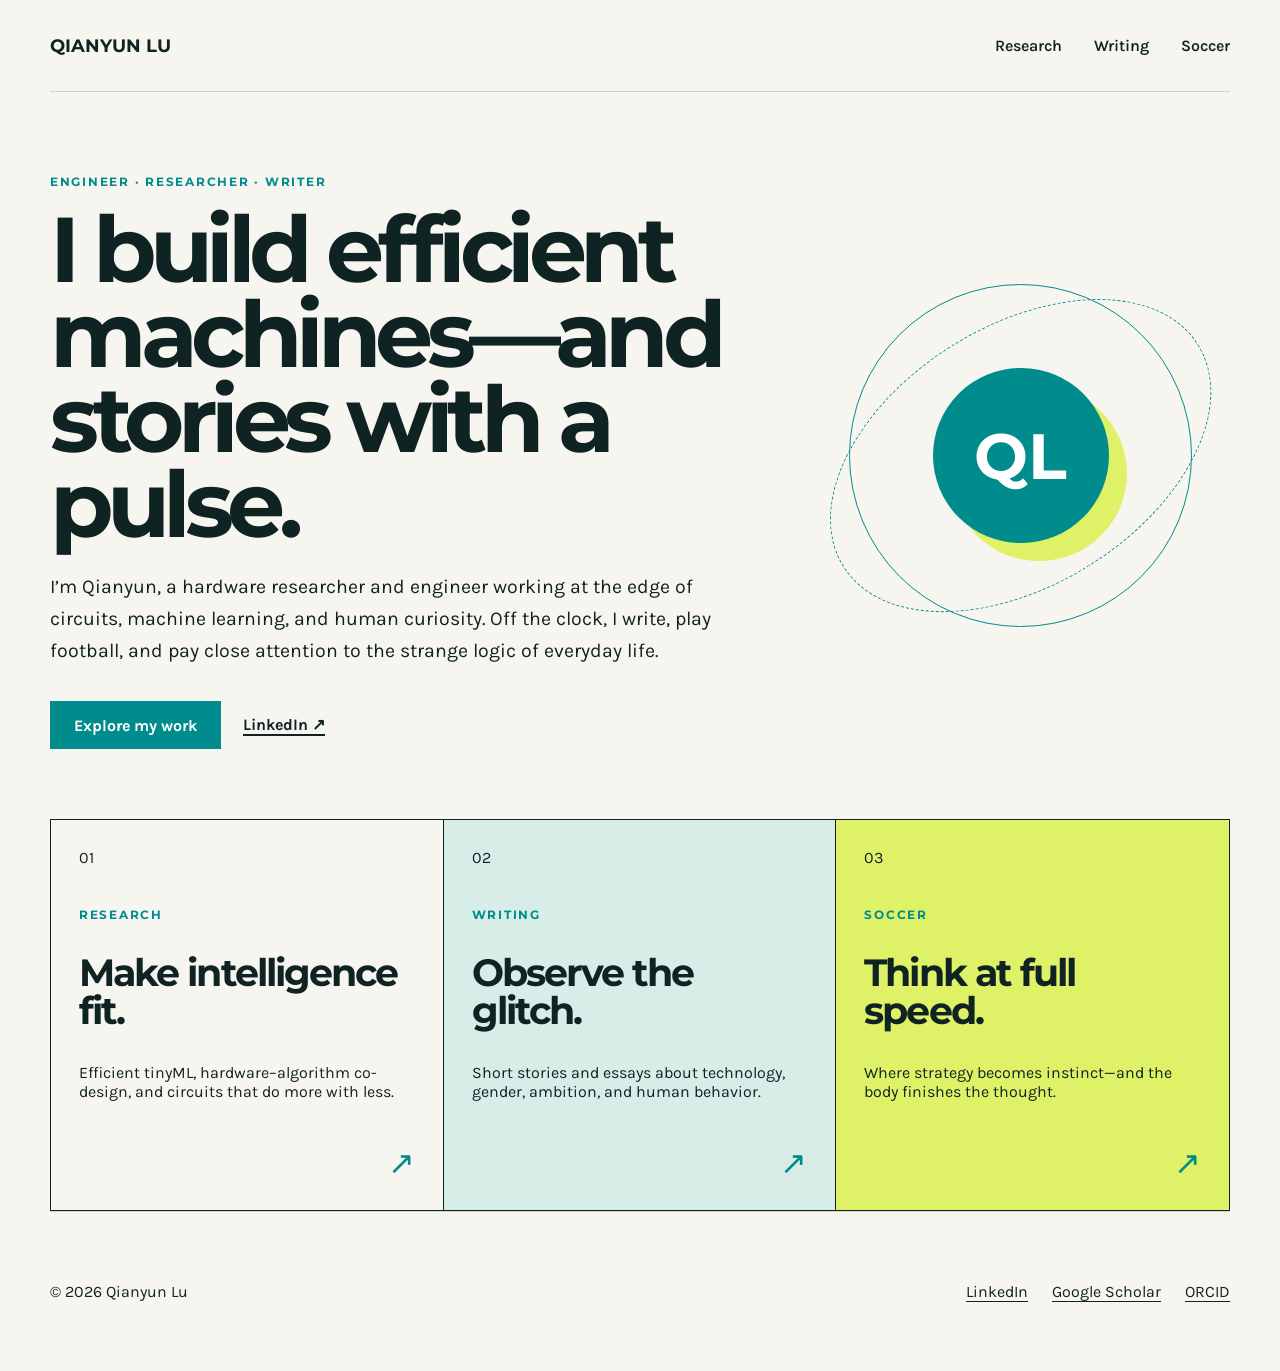
==== index.html @ 5458d091 "Add index.html for personal website" ====
<!doctype html><html lang="en"><head><meta charset="utf-8"><meta name="viewport" content="width=device-width,initial-scale=1"><meta name="theme-color" content="#008c8c"><title>Qianyun Lu — Engineer, Researcher & Writer</title><link rel="stylesheet" href="style.css"></head><body><header class="header shell"><a class="brand" href="index.html">Qianyun Lu</a><nav class="nav" aria-label="Primary"><a href="research.html">Research</a><a href="writing.html">Writing</a><a href="soccer.html">Soccer</a></nav></header><main><section class="hero shell"><div><p class="eyebrow">Engineer · Researcher · Writer</p><h1>I build efficient machines—and stories with a pulse.</h1><p class="lede">I’m Qianyun, a hardware researcher and engineer working at the edge of circuits, machine learning, and human curiosity. Off the clock, I write, play football, and pay close attention to the strange logic of everyday life.</p><div class="actions"><a class="button" href="research.html">Explore my work</a><a class="text" href="https://www.linkedin.com/in/savy-lu-20770816b/">LinkedIn ↗</a></div></div><div class="mark" aria-hidden="true"><span class="orbit"></span><span class="orbit alt"></span><span class="core">QL</span></div></section><section class="cards shell"><a class="card" href="research.html"><span>01</span><div><p class="eyebrow">Research</p><h2>Make intelligence fit.</h2><p>Efficient tinyML, hardware–algorithm co-design, and circuits that do more with less.</p></div><span class="arrow">↗</span></a><a class="card" href="writing.html"><span>02</span><div><p class="eyebrow">Writing</p><h2>Observe the glitch.</h2><p>Short stories and essays about technology, gender, ambition, and human behavior.</p></div><span class="arrow">↗</span></a><a class="card" href="soccer.html"><span>03</span><div><p class="eyebrow">Soccer</p><h2>Think at full speed.</h2><p>Where strategy becomes instinct—and the body finishes the thought.</p></div><span class="arrow">↗</span></a></section></main><footer class="footer shell"><span>© 2026 Qianyun Lu</span><div><a href="https://www.linkedin.com/in/savy-lu-20770816b/">LinkedIn</a><a href="https://scholar.google.com/citations?user=ae3Nc-AAAAAJ&hl=en">Google Scholar</a><a href="https://orcid.org/0000-0002-0466-5072">ORCID</a></div></footer></body></html>
---- style.css ----
@import url('https://fonts.googleapis.com/css2?family=Karla:wght@400;500;600;700&family=Montserrat:wght@500;600;700&display=swap');
:root{--green:#008c8c;--ink:#102323;--paper:#f7f5ef;--mint:#d8ece8;--lime:#dff267;--line:rgba(16,35,35,.17)}*{box-sizing:border-box}body{margin:0;background:var(--paper);color:var(--ink);font-family:Karla,sans-serif}a{color:inherit;text-decoration:none}.shell{width:min(1180px,calc(100% - 48px));margin:auto}.header{height:92px;display:flex;align-items:center;justify-content:space-between;border-bottom:1px solid var(--line)}.brand{font:700 1.15rem Montserrat,sans-serif;text-transform:uppercase}.nav{display:flex;gap:32px;font-weight:600}.hero{min-height:670px;display:grid;grid-template-columns:1.25fr .75fr;align-items:center;gap:64px;padding:70px 0}.eyebrow{color:var(--green);font:700 .78rem Montserrat,sans-serif;letter-spacing:.14em;text-transform:uppercase}h1{max-width:900px;margin:18px 0 24px;font:700 clamp(3.5rem,7.2vw,7rem)/.92 Montserrat,sans-serif;letter-spacing:-.07em}.lede{max-width:720px;font-size:1.22rem;line-height:1.65}.actions{display:flex;gap:22px;align-items:center;margin-top:34px}.button{display:inline-flex;min-height:48px;align-items:center;padding:0 24px;background:var(--green);color:white;font-weight:700}.text{font-weight:700;border-bottom:2px solid}.mark{position:relative;aspect-ratio:1;display:grid;place-items:center}.core{width:42%;aspect-ratio:1;display:grid;place-items:center;border-radius:50%;background:var(--green);color:white;font:700 4rem Montserrat,sans-serif;box-shadow:18px 18px 0 var(--lime)}.orbit{position:absolute;inset:9%;border:1px solid var(--green);border-radius:50%}.orbit.alt{inset:0 19%;transform:rotate(58deg);border-style:dashed}.cards{display:grid;grid-template-columns:repeat(3,1fr);border:1px solid}.card{min-height:390px;padding:28px;display:flex;flex-direction:column;justify-content:space-between;border-right:1px solid}.card:last-child{border:0}.card:nth-child(2){background:var(--mint)}.card:nth-child(3){background:var(--lime)}.card h2,.item h2{font:700 clamp(1.8rem,3vw,3rem)/1 Montserrat,sans-serif;letter-spacing:-.05em}.arrow{align-self:flex-end;color:var(--green);font-size:2rem}.subhero{padding:110px 0 90px;border-bottom:1px solid var(--line)}.grid3{display:grid;grid-template-columns:repeat(3,1fr);gap:18px;padding:80px 0}.item{min-height:320px;padding:26px;border:1px solid;display:flex;flex-direction:column}.item:nth-child(2){background:var(--mint)}.item:nth-child(3){background:var(--lime)}.item p{line-height:1.55}.item a{margin-top:auto;color:var(--green);font-weight:700}.gallery{display:grid;grid-template-columns:.72fr 1.28fr;gap:24px;padding:80px 0;align-items:end}.gallery img{display:block;width:100%;height:560px;object-fit:cover}.gallery figure:first-child img{height:440px}.gallery figure{margin:0}.gallery figcaption{padding:13px 0;font-weight:600}.manifesto{background:var(--green);color:white;padding:54px;margin-bottom:90px}.manifesto p{margin:4px 0;font:600 clamp(2rem,4.5vw,4.8rem)/1.1 Montserrat,sans-serif;letter-spacing:-.055em}.footer{min-height:160px;display:flex;align-items:center;justify-content:space-between;border-top:1px solid var(--line)}.footer div{display:flex;gap:24px}.footer a{text-decoration:underline;text-underline-offset:4px}@media(max-width:800px){.hero,.cards,.grid3,.gallery{grid-template-columns:1fr}.hero{min-height:auto}.mark{width:min(360px,85vw);justify-self:center}.card{border-right:0;border-bottom:1px solid}.gallery img,.gallery figure:first-child img{height:auto}}@media(max-width:520px){.shell{width:min(100% - 28px,1180px)}.header{height:auto;padding:24px 0;flex-direction:column;align-items:flex-start;gap:18px}.nav{width:100%;gap:12px;justify-content:space-between}h1{font-size:3.25rem}.footer{padding:40px 0;align-items:flex-start;flex-direction:column;gap:25px}.footer div{flex-wrap:wrap}}
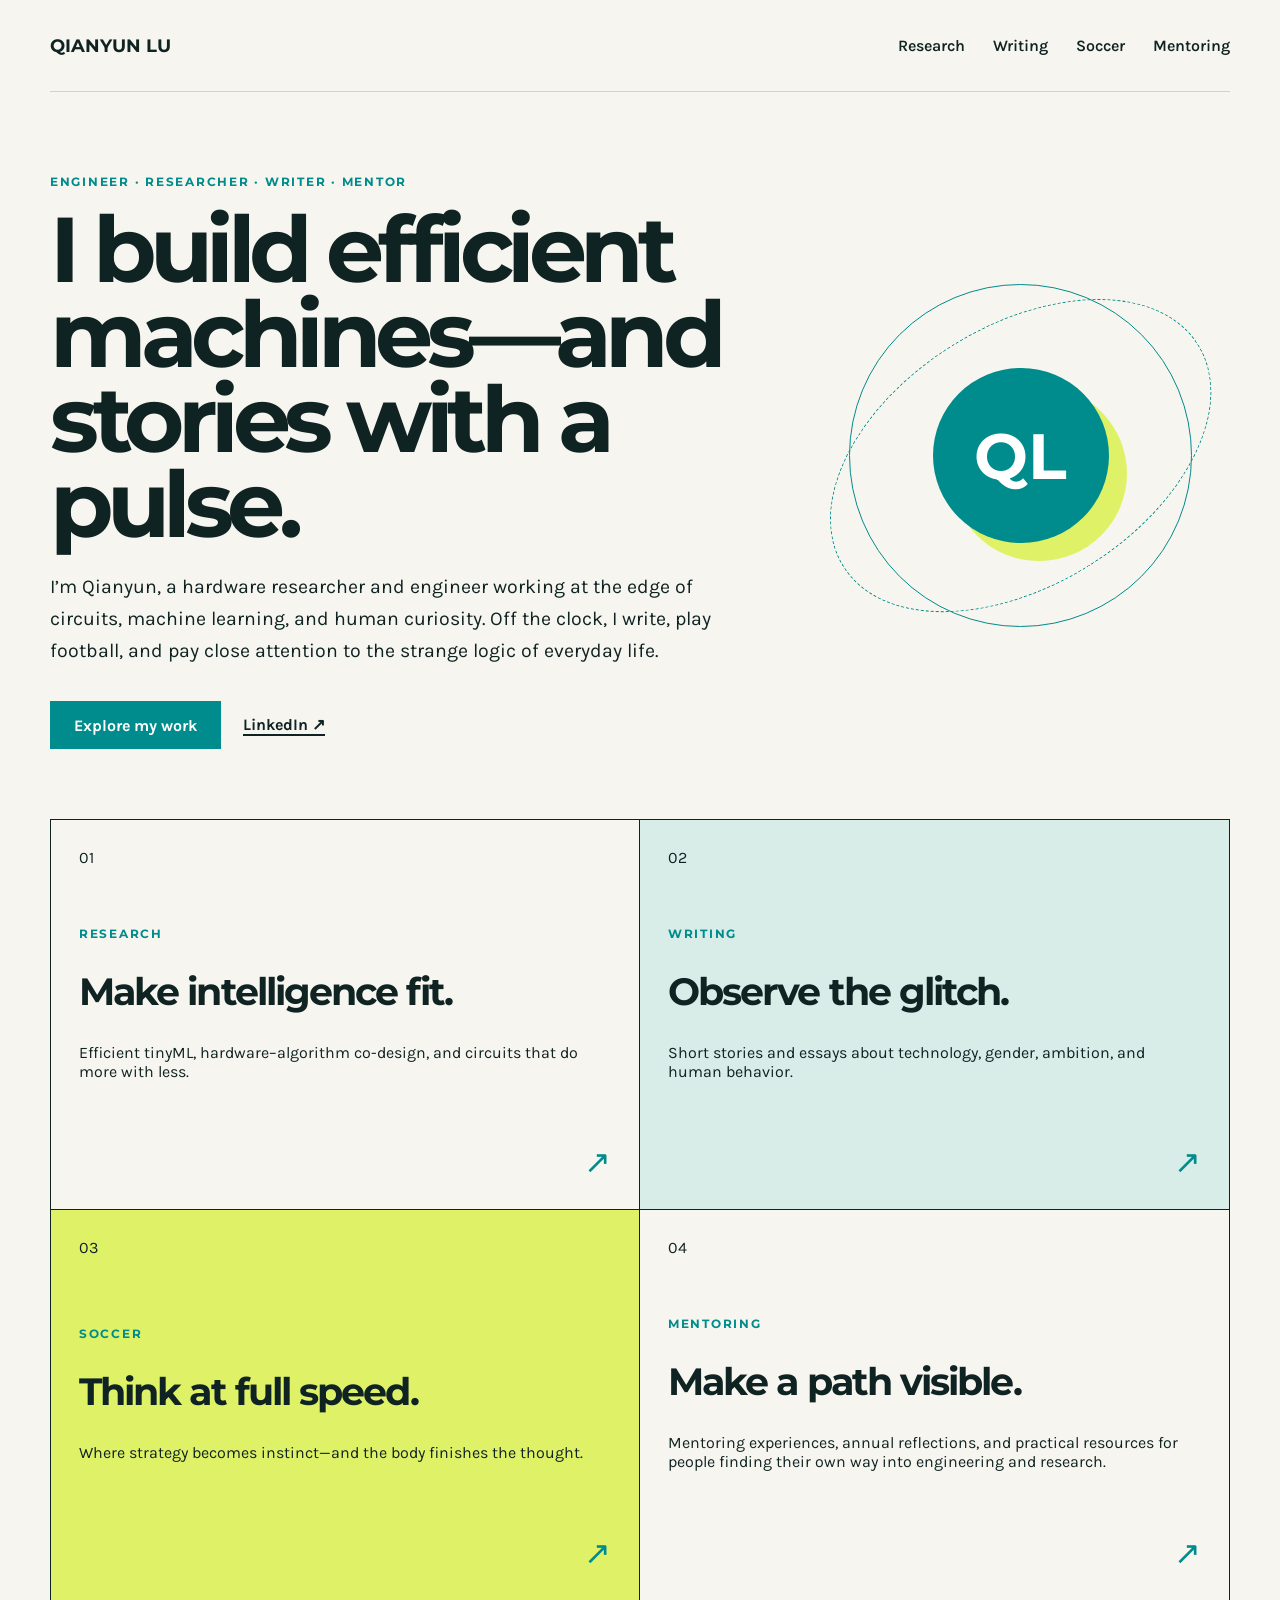
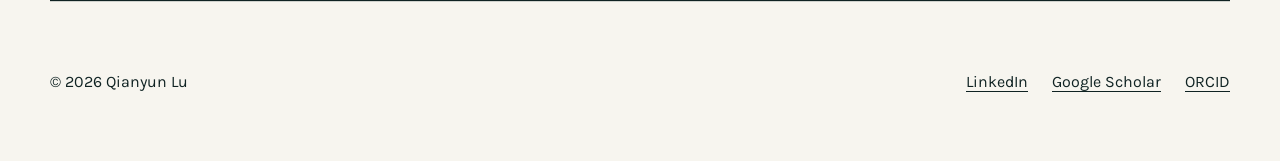
==== commit 496d2e53: "Add mentoring pages and migrate writing archive" ====
--- a/index.html
+++ b/index.html
@@ -1 +1,3 @@
-<!doctype html><html lang="en"><head><meta charset="utf-8"><meta name="viewport" content="width=device-width,initial-scale=1"><meta name="theme-color" content="#008c8c"><title>Qianyun Lu — Engineer, Researcher & Writer</title><link rel="stylesheet" href="style.css"></head><body><header class="header shell"><a class="brand" href="index.html">Qianyun Lu</a><nav class="nav" aria-label="Primary"><a href="research.html">Research</a><a href="writing.html">Writing</a><a href="soccer.html">Soccer</a></nav></header><main><section class="hero shell"><div><p class="eyebrow">Engineer · Researcher · Writer</p><h1>I build efficient machines—and stories with a pulse.</h1><p class="lede">I’m Qianyun, a hardware researcher and engineer working at the edge of circuits, machine learning, and human curiosity. Off the clock, I write, play football, and pay close attention to the strange logic of everyday life.</p><div class="actions"><a class="button" href="research.html">Explore my work</a><a class="text" href="https://www.linkedin.com/in/savy-lu-20770816b/">LinkedIn ↗</a></div></div><div class="mark" aria-hidden="true"><span class="orbit"></span><span class="orbit alt"></span><span class="core">QL</span></div></section><section class="cards shell"><a class="card" href="research.html"><span>01</span><div><p class="eyebrow">Research</p><h2>Make intelligence fit.</h2><p>Efficient tinyML, hardware–algorithm co-design, and circuits that do more with less.</p></div><span class="arrow">↗</span></a><a class="card" href="writing.html"><span>02</span><div><p class="eyebrow">Writing</p><h2>Observe the glitch.</h2><p>Short stories and essays about technology, gender, ambition, and human behavior.</p></div><span class="arrow">↗</span></a><a class="card" href="soccer.html"><span>03</span><div><p class="eyebrow">Soccer</p><h2>Think at full speed.</h2><p>Where strategy becomes instinct—and the body finishes the thought.</p></div><span class="arrow">↗</span></a></section></main><footer class="footer shell"><span>© 2026 Qianyun Lu</span><div><a href="https://www.linkedin.com/in/savy-lu-20770816b/">LinkedIn</a><a href="https://scholar.google.com/citations?user=ae3Nc-AAAAAJ&hl=en">Google Scholar</a><a href="https://orcid.org/0000-0002-0466-5072">ORCID</a></div></footer></body></html>+<!doctype html>
+<html lang="en"><head><meta charset="utf-8"><meta name="viewport" content="width=device-width,initial-scale=1"><meta name="theme-color" content="#008c8c"><title>Qianyun Lu — Engineer, Researcher, Writer &amp; Mentor</title><link rel="stylesheet" href="style.css"></head>
+<body><header class="header shell"><a class="brand" href="index.html">Qianyun Lu</a><nav class="nav" aria-label="Primary"><a href="research.html">Research</a><a href="writing.html">Writing</a><a href="soccer.html">Soccer</a><a href="mentoring.html">Mentoring</a></nav></header><main><section class="hero shell"><div><p class="eyebrow">Engineer · Researcher · Writer · Mentor</p><h1>I build efficient machines—and stories with a pulse.</h1><p class="lede">I’m Qianyun, a hardware researcher and engineer working at the edge of circuits, machine learning, and human curiosity. Off the clock, I write, play football, and pay close attention to the strange logic of everyday life.</p><div class="actions"><a class="button" href="research.html">Explore my work</a><a class="text" href="https://www.linkedin.com/in/savy-lu-20770816b/">LinkedIn ↗</a></div></div><div class="mark" aria-hidden="true"><span class="orbit"></span><span class="orbit alt"></span><span class="core">QL</span></div></section><section class="cards shell"><a class="card" href="research.html"><span>01</span><div><p class="eyebrow">Research</p><h2>Make intelligence fit.</h2><p>Efficient tinyML, hardware–algorithm co-design, and circuits that do more with less.</p></div><span class="arrow">↗</span></a><a class="card" href="writing.html"><span>02</span><div><p class="eyebrow">Writing</p><h2>Observe the glitch.</h2><p>Short stories and essays about technology, gender, ambition, and human behavior.</p></div><span class="arrow">↗</span></a><a class="card" href="soccer.html"><span>03</span><div><p class="eyebrow">Soccer</p><h2>Think at full speed.</h2><p>Where strategy becomes instinct—and the body finishes the thought.</p></div><span class="arrow">↗</span></a><a class="card" href="mentoring.html"><span>04</span><div><p class="eyebrow">Mentoring</p><h2>Make a path visible.</h2><p>Mentoring experiences, annual reflections, and practical resources for people finding their own way into engineering and research.</p></div><span class="arrow">↗</span></a></section></main><footer class="footer shell"><span>© 2026 Qianyun Lu</span><div><a href="https://www.linkedin.com/in/savy-lu-20770816b/">LinkedIn</a><a href="https://scholar.google.com/citations?user=ae3Nc-AAAAAJ&hl=en">Google Scholar</a><a href="https://orcid.org/0000-0002-0466-5072">ORCID</a></div></footer></body></html>
--- a/style.css
+++ b/style.css
@@ -1,2 +1,2 @@
 @import url('https://fonts.googleapis.com/css2?family=Karla:wght@400;500;600;700&family=Montserrat:wght@500;600;700&display=swap');
-:root{--green:#008c8c;--ink:#102323;--paper:#f7f5ef;--mint:#d8ece8;--lime:#dff267;--line:rgba(16,35,35,.17)}*{box-sizing:border-box}body{margin:0;background:var(--paper);color:var(--ink);font-family:Karla,sans-serif}a{color:inherit;text-decoration:none}.shell{width:min(1180px,calc(100% - 48px));margin:auto}.header{height:92px;display:flex;align-items:center;justify-content:space-between;border-bottom:1px solid var(--line)}.brand{font:700 1.15rem Montserrat,sans-serif;text-transform:uppercase}.nav{display:flex;gap:32px;font-weight:600}.hero{min-height:670px;display:grid;grid-template-columns:1.25fr .75fr;align-items:center;gap:64px;padding:70px 0}.eyebrow{color:var(--green);font:700 .78rem Montserrat,sans-serif;letter-spacing:.14em;text-transform:uppercase}h1{max-width:900px;margin:18px 0 24px;font:700 clamp(3.5rem,7.2vw,7rem)/.92 Montserrat,sans-serif;letter-spacing:-.07em}.lede{max-width:720px;font-size:1.22rem;line-height:1.65}.actions{display:flex;gap:22px;align-items:center;margin-top:34px}.button{display:inline-flex;min-height:48px;align-items:center;padding:0 24px;background:var(--green);color:white;font-weight:700}.text{font-weight:700;border-bottom:2px solid}.mark{position:relative;aspect-ratio:1;display:grid;place-items:center}.core{width:42%;aspect-ratio:1;display:grid;place-items:center;border-radius:50%;background:var(--green);color:white;font:700 4rem Montserrat,sans-serif;box-shadow:18px 18px 0 var(--lime)}.orbit{position:absolute;inset:9%;border:1px solid var(--green);border-radius:50%}.orbit.alt{inset:0 19%;transform:rotate(58deg);border-style:dashed}.cards{display:grid;grid-template-columns:repeat(3,1fr);border:1px solid}.card{min-height:390px;padding:28px;display:flex;flex-direction:column;justify-content:space-between;border-right:1px solid}.card:last-child{border:0}.card:nth-child(2){background:var(--mint)}.card:nth-child(3){background:var(--lime)}.card h2,.item h2{font:700 clamp(1.8rem,3vw,3rem)/1 Montserrat,sans-serif;letter-spacing:-.05em}.arrow{align-self:flex-end;color:var(--green);font-size:2rem}.subhero{padding:110px 0 90px;border-bottom:1px solid var(--line)}.grid3{display:grid;grid-template-columns:repeat(3,1fr);gap:18px;padding:80px 0}.item{min-height:320px;padding:26px;border:1px solid;display:flex;flex-direction:column}.item:nth-child(2){background:var(--mint)}.item:nth-child(3){background:var(--lime)}.item p{line-height:1.55}.item a{margin-top:auto;color:var(--green);font-weight:700}.gallery{display:grid;grid-template-columns:.72fr 1.28fr;gap:24px;padding:80px 0;align-items:end}.gallery img{display:block;width:100%;height:560px;object-fit:cover}.gallery figure:first-child img{height:440px}.gallery figure{margin:0}.gallery figcaption{padding:13px 0;font-weight:600}.manifesto{background:var(--green);color:white;padding:54px;margin-bottom:90px}.manifesto p{margin:4px 0;font:600 clamp(2rem,4.5vw,4.8rem)/1.1 Montserrat,sans-serif;letter-spacing:-.055em}.footer{min-height:160px;display:flex;align-items:center;justify-content:space-between;border-top:1px solid var(--line)}.footer div{display:flex;gap:24px}.footer a{text-decoration:underline;text-underline-offset:4px}@media(max-width:800px){.hero,.cards,.grid3,.gallery{grid-template-columns:1fr}.hero{min-height:auto}.mark{width:min(360px,85vw);justify-self:center}.card{border-right:0;border-bottom:1px solid}.gallery img,.gallery figure:first-child img{height:auto}}@media(max-width:520px){.shell{width:min(100% - 28px,1180px)}.header{height:auto;padding:24px 0;flex-direction:column;align-items:flex-start;gap:18px}.nav{width:100%;gap:12px;justify-content:space-between}h1{font-size:3.25rem}.footer{padding:40px 0;align-items:flex-start;flex-direction:column;gap:25px}.footer div{flex-wrap:wrap}}+:root{--green:#008c8c;--ink:#102323;--paper:#f7f5ef;--mint:#d8ece8;--lime:#dff267;--line:rgba(16,35,35,.17)}*{box-sizing:border-box}body{margin:0;background:var(--paper);color:var(--ink);font-family:Karla,sans-serif}a{color:inherit;text-decoration:none}.shell{width:min(1180px,calc(100% - 48px));margin:auto}.header{height:92px;display:flex;align-items:center;justify-content:space-between;border-bottom:1px solid var(--line)}.brand{font:700 1.15rem Montserrat,sans-serif;text-transform:uppercase}.nav{display:flex;gap:28px;font-weight:600}.hero{min-height:670px;display:grid;grid-template-columns:1.25fr .75fr;align-items:center;gap:64px;padding:70px 0}.eyebrow{color:var(--green);font:700 .78rem Montserrat,sans-serif;letter-spacing:.14em;text-transform:uppercase}h1{max-width:900px;margin:18px 0 24px;font:700 clamp(3.5rem,7.2vw,7rem)/.92 Montserrat,sans-serif;letter-spacing:-.07em}.lede{max-width:720px;font-size:1.22rem;line-height:1.65}.actions{display:flex;gap:22px;align-items:center;margin-top:34px}.button{display:inline-flex;min-height:48px;align-items:center;padding:0 24px;background:var(--green);color:white;font-weight:700}.text{font-weight:700;border-bottom:2px solid}.mark{position:relative;aspect-ratio:1;display:grid;place-items:center}.core{width:42%;aspect-ratio:1;display:grid;place-items:center;border-radius:50%;background:var(--green);color:white;font:700 4rem Montserrat,sans-serif;box-shadow:18px 18px 0 var(--lime)}.orbit{position:absolute;inset:9%;border:1px solid var(--green);border-radius:50%}.orbit.alt{inset:0 19%;transform:rotate(58deg);border-style:dashed}.cards{display:grid;grid-template-columns:repeat(2,1fr);border:1px solid}.card{min-height:390px;padding:28px;display:flex;flex-direction:column;justify-content:space-between;border-right:1px solid}.card:nth-child(2n){border-right:0}.card:nth-child(-n+2){border-bottom:1px solid}.card:nth-child(2){background:var(--mint)}.card:nth-child(3){background:var(--lime)}.card h2,.item h2,.mentor-card h2,.resource-card h2{font:700 clamp(1.8rem,3vw,3rem)/1 Montserrat,sans-serif;letter-spacing:-.05em}.arrow{align-self:flex-end;color:var(--green);font-size:2rem}.subhero{padding:110px 0 90px;border-bottom:1px solid var(--line)}.grid3,.mentor-grid{display:grid;grid-template-columns:repeat(3,1fr);gap:18px;padding:80px 0}.item,.mentor-card{min-height:320px;padding:26px;border:1px solid;display:flex;flex-direction:column}.item:nth-child(2),.mentor-card:nth-child(2){background:var(--mint)}.item:nth-child(3),.mentor-card:nth-child(3){background:var(--lime)}.item p,.mentor-card p{line-height:1.55}.item a{margin-top:auto;color:var(--green);font-weight:700}.gallery{display:grid;grid-template-columns:.72fr 1.28fr;gap:24px;padding:80px 0;align-items:end}.gallery img{display:block;width:100%;height:560px;object-fit:cover}.gallery figure:first-child img{height:440px}.gallery figure{margin:0}.gallery figcaption{padding:13px 0;font-weight:600}.manifesto{background:var(--green);color:white;padding:54px;margin-bottom:90px}.manifesto p{margin:4px 0;font:600 clamp(2rem,4.5vw,4.8rem)/1.1 Montserrat,sans-serif;letter-spacing:-.055em}.template-label{display:inline-block;align-self:flex-start;padding:6px 9px;background:var(--ink);color:white;font-size:.75rem;font-weight:700;letter-spacing:.08em;text-transform:uppercase}.mentor-card p{margin-top:auto;color:rgba(16,35,35,.72)}.resource-grid{display:grid;grid-template-columns:repeat(2,1fr);gap:18px;padding-bottom:110px}.resource-card{min-height:250px;padding:28px;border:1px solid;display:flex;flex-direction:column}.resource-card:nth-child(2){background:var(--mint)}.resource-card .arrow{margin-top:auto}.template-section{padding:76px 0 110px}.back{display:block;margin-bottom:44px;color:var(--green);font-weight:700}.prompt-list{display:grid;gap:1px;margin-top:34px;background:var(--ink);border:1px solid}.prompt-list article{background:var(--paper);padding:26px}.prompt-list h3{margin:0 0 8px;font:700 1.25rem Montserrat,sans-serif}.prompt-list p{margin:0;color:rgba(16,35,35,.72);line-height:1.6}.article-shell{width:min(780px,calc(100% - 48px));margin:auto;padding:88px 0 120px}.article-header{margin-bottom:54px;padding-bottom:34px;border-bottom:1px solid var(--line)}.article-header h1{font-size:clamp(3rem,7vw,5.6rem)}.article-meta{display:flex;gap:16px;color:var(--green);font-weight:700}.article-body{font-size:1.15rem;line-height:1.78}.article-body p{margin:0 0 1.6em}.article-body blockquote{margin:44px 0;padding:4px 0 4px 28px;border-left:4px solid var(--green);font:600 1.35rem/1.55 Montserrat,sans-serif}.article-photo{margin:50px 0}.article-photo img{display:block;width:100%;max-height:720px;object-fit:cover}.article-photo-grid{display:grid;grid-template-columns:repeat(2,1fr);gap:14px}.article-photo-grid img{height:430px}.article-photo figcaption{margin-top:10px;color:rgba(16,35,35,.72)}.footer{min-height:160px;display:flex;align-items:center;justify-content:space-between;border-top:1px solid var(--line)}.footer div{display:flex;gap:24px}.footer a{text-decoration:underline;text-underline-offset:4px}@media(max-width:800px){.hero,.cards,.grid3,.mentor-grid,.resource-grid,.gallery{grid-template-columns:1fr}.hero{min-height:auto}.mark{width:min(360px,85vw);justify-self:center}.card{border-right:0;border-bottom:1px solid}.gallery img,.gallery figure:first-child img{height:auto}}@media(max-width:520px){.shell,.article-shell{width:min(100% - 28px,1180px)}.header{height:auto;padding:24px 0;flex-direction:column;align-items:flex-start;gap:18px}.nav{width:100%;gap:12px;justify-content:space-between;flex-wrap:wrap}h1{font-size:3.25rem}.article-photo-grid{grid-template-columns:1fr}.article-photo-grid img{height:auto}.footer{padding:40px 0;align-items:flex-start;flex-direction:column;gap:25px}.footer div{flex-wrap:wrap}}
